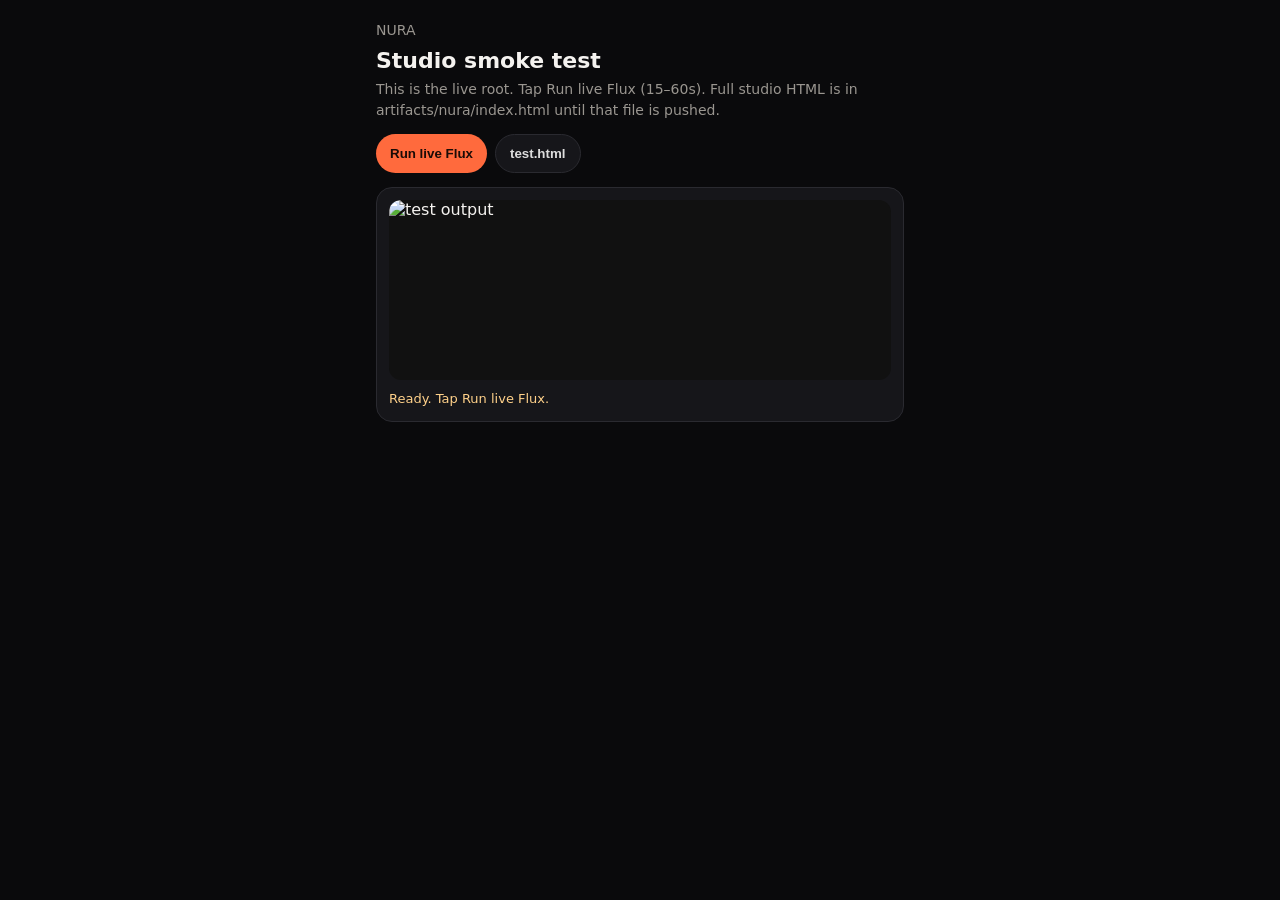
==== index.html @ e3659f23 "Add root index so Vercel / is not 404" ====
<!DOCTYPE html>
<html lang="en">
<head>
  <meta charset="UTF-8" />
  <meta name="viewport" content="width=device-width, initial-scale=1, viewport-fit=cover" />
  <title>NURA</title>
  <style>
    :root{--bg:#0a0a0c;--card:#16161a;--line:#2a2a30;--text:#f4f2ef;--mute:#9a9690;--coral:#ff6a3d;--ok:#8dffb0;--bad:#ff7b7b}
    *{box-sizing:border-box;margin:0;padding:0}
    body{background:var(--bg);color:var(--text);font-family:Inter,system-ui,sans-serif;padding:20px 16px 48px;max-width:560px;margin:0 auto}
    h1{font-size:22px;margin:8px 0 6px}
    p{color:var(--mute);line-height:1.45;font-size:14px}
    .row{display:flex;gap:8px;flex-wrap:wrap;margin:14px 0}
    button{border:0;border-radius:999px;padding:11px 14px;font-weight:700;cursor:pointer}
    .solid{background:var(--coral);color:#1a0b06}
    .ghost{background:#16161a;color:#ddd;border:1px solid var(--line)}
    .card{background:var(--card);border:1px solid var(--line);border-radius:16px;padding:12px;margin-top:12px}
    img{width:100%;border-radius:12px;background:#111;min-height:180px;object-fit:cover;display:block}
    #status{font-size:13px;margin-top:10px;white-space:pre-wrap;word-break:break-word}
    .ok{color:var(--ok)} .bad{color:var(--bad)} .wait{color:#ffd18a}
    code{font-size:11px;color:#cfc8c0}
  </style>
</head>
<body>
  <p>NURA</p>
  <h1>Studio smoke test</h1>
  <p>This is the live root. Tap Run live Flux (15–60s). Full studio HTML is in artifacts/nura/index.html until that file is pushed.</p>
  <div class="row">
    <button class="solid" id="live">Run live Flux</button>
    <button class="ghost" onclick="location.href='test.html'">test.html</button>
  </div>
  <div class="card">
    <img id="out" alt="test output" />
    <p id="status" class="wait">Ready. Tap Run live Flux.</p>
  </div>
  <p style="margin-top:14px"><code id="url"></code></p>
<script>
const PROMPT = "photoreal white ceramic cup on light oak table, window light, no people, no text";
function url(){
  const qs = new URLSearchParams({model:"flux", width:"512", height:"640", seed:"7", nologo:"true", safe:"true", private:"true"});
  return "https://image.pollinations.ai/prompt/" + encodeURIComponent(PROMPT) + "?" + qs.toString();
}
const out = document.getElementById("out");
const status = document.getElementById("status");
const urlEl = document.getElementById("url");
function set(cls, msg){ status.className = cls; status.textContent = msg; }
document.getElementById("live").onclick = ()=>{
  const u = url() + "&ts=" + Date.now();
  urlEl.textContent = u;
  set("wait", "RUNNING · image.pollinations.ai … 15–60s");
  const started = Date.now();
  const img = new Image();
  const t = setTimeout(()=>{ img.src=""; set("bad", "FAIL · timeout 90s."); }, 90000);
  img.onload = ()=>{ clearTimeout(t); out.src = u; set("ok", "PASS · live Flux in "+((Date.now()-started)/1000).toFixed(1)+"s\n"+img.naturalWidth+"×"+img.naturalHeight); };
  img.onerror = ()=>{ clearTimeout(t); set("bad", "FAIL · 429 or provider error. Wait 30s."); };
  img.src = u;
};
</script>
</body>
</html>
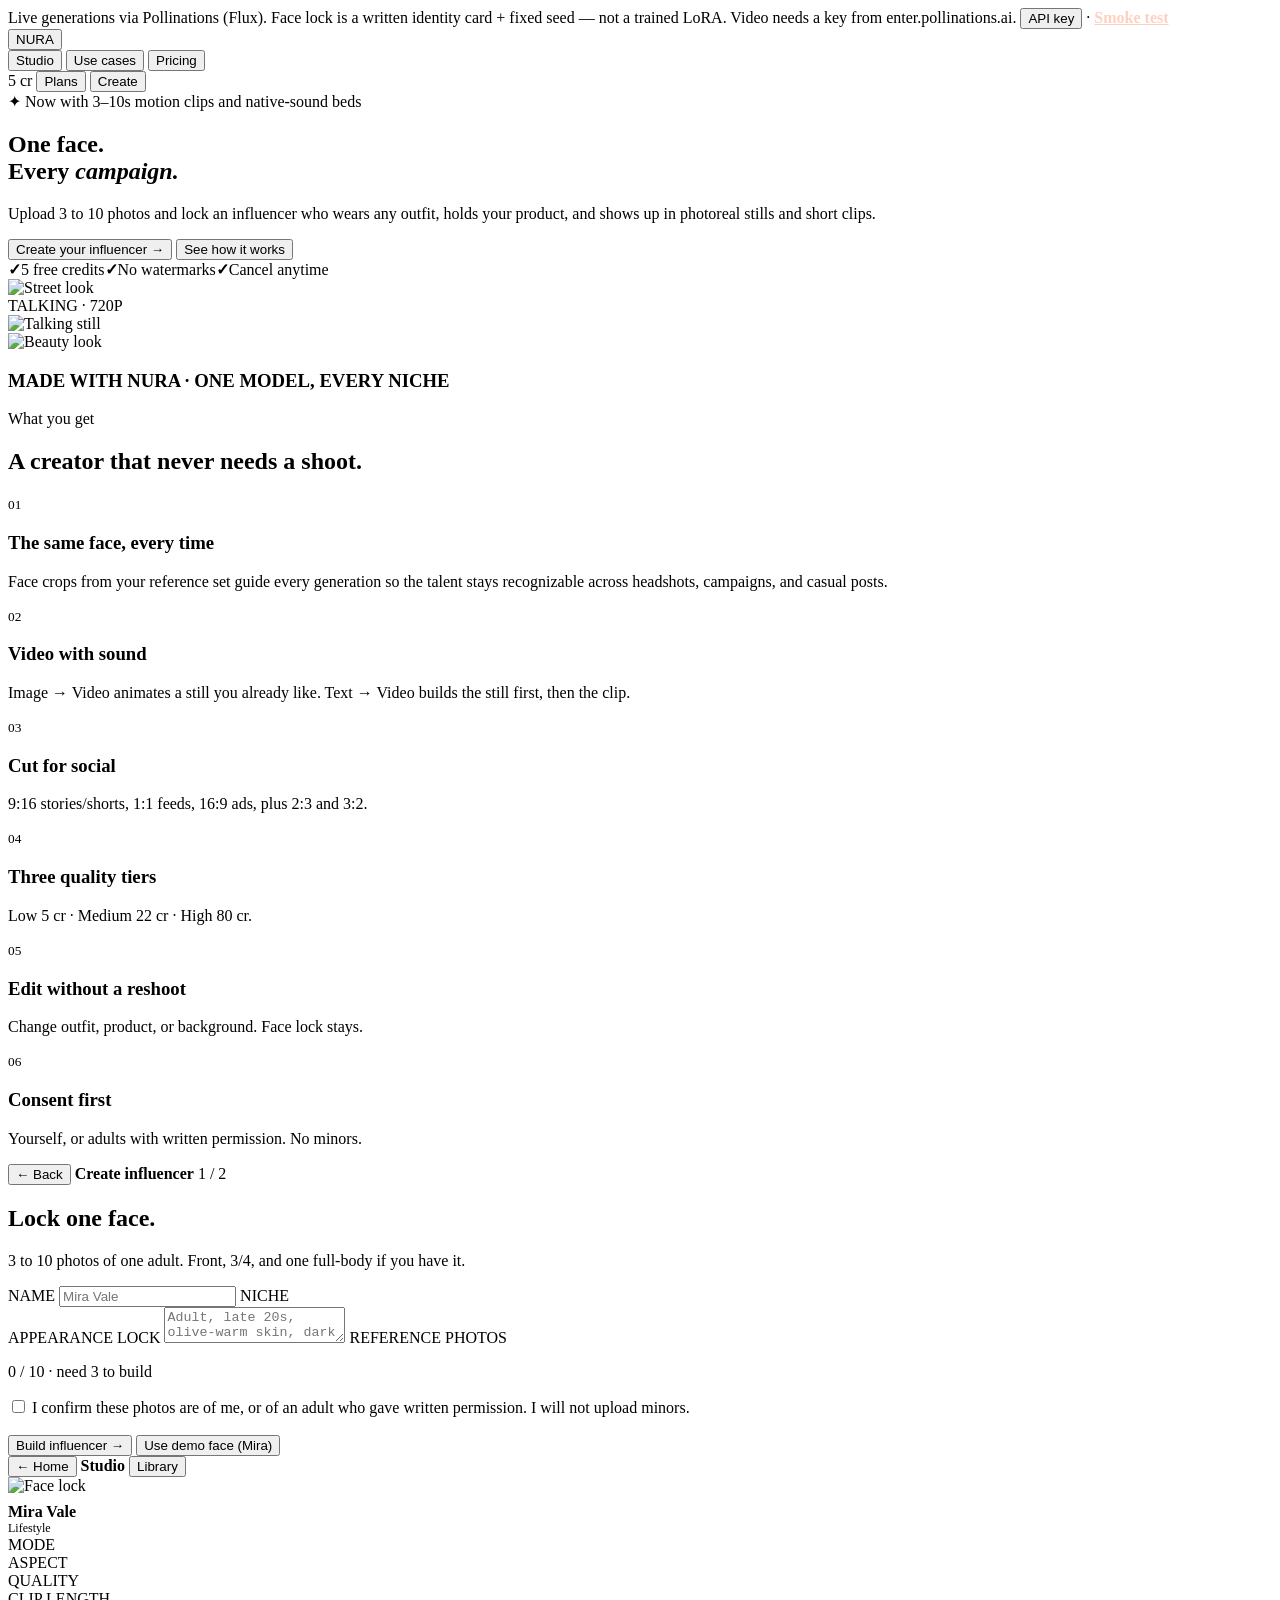
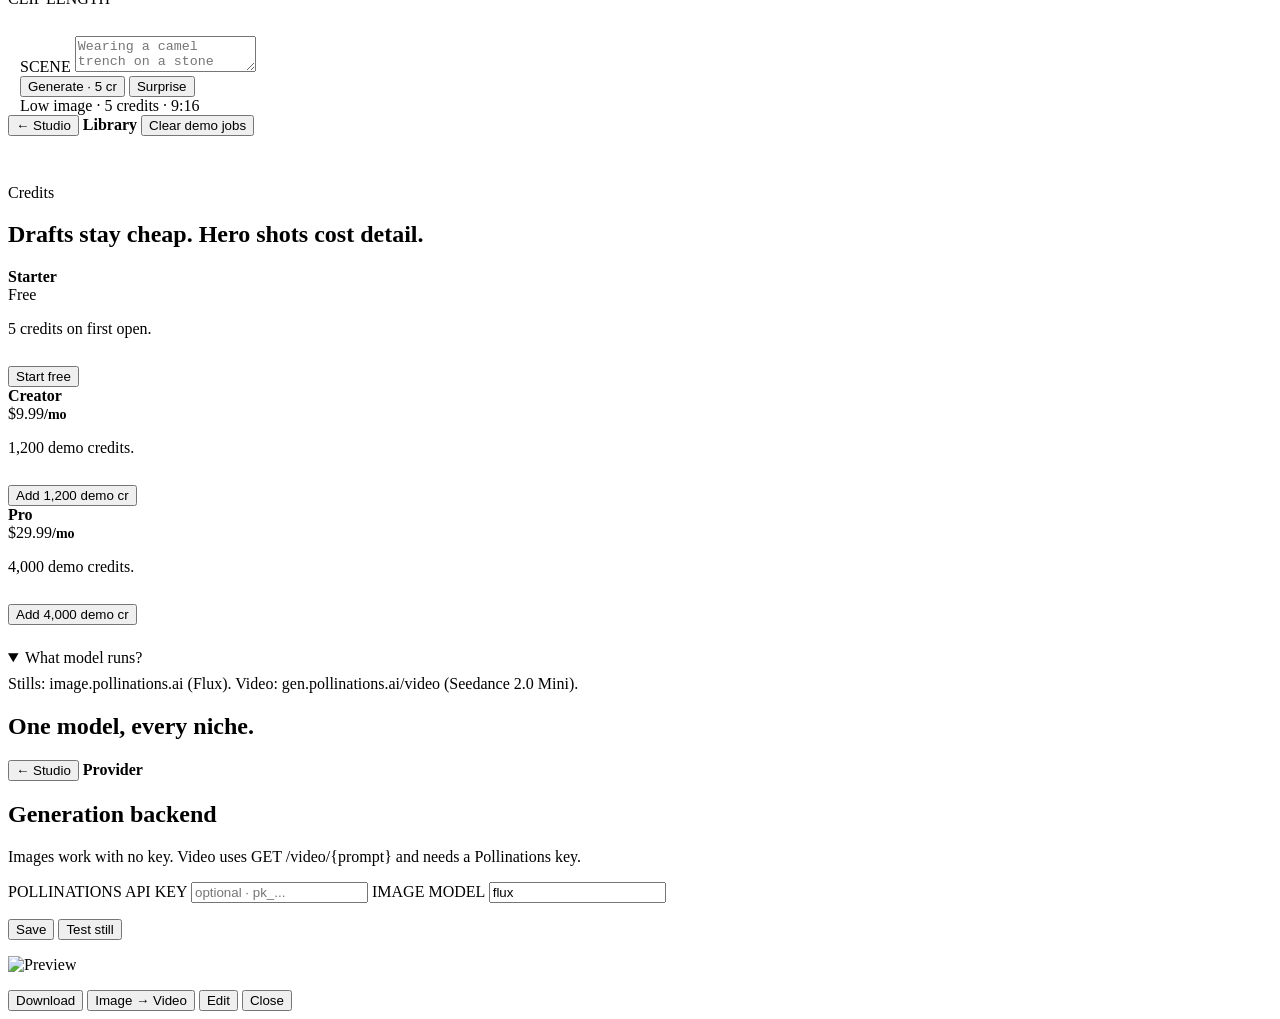
==== commit 5ffb4116: "Ship NURA studio as live root" ====
--- a/index.html
+++ b/index.html
@@ -3,58 +3,196 @@
 <head>
   <meta charset="UTF-8" />
   <meta name="viewport" content="width=device-width, initial-scale=1, viewport-fit=cover" />
-  <title>NURA</title>
-  <style>
-    :root{--bg:#0a0a0c;--card:#16161a;--line:#2a2a30;--text:#f4f2ef;--mute:#9a9690;--coral:#ff6a3d;--ok:#8dffb0;--bad:#ff7b7b}
-    *{box-sizing:border-box;margin:0;padding:0}
-    body{background:var(--bg);color:var(--text);font-family:Inter,system-ui,sans-serif;padding:20px 16px 48px;max-width:560px;margin:0 auto}
-    h1{font-size:22px;margin:8px 0 6px}
-    p{color:var(--mute);line-height:1.45;font-size:14px}
-    .row{display:flex;gap:8px;flex-wrap:wrap;margin:14px 0}
-    button{border:0;border-radius:999px;padding:11px 14px;font-weight:700;cursor:pointer}
-    .solid{background:var(--coral);color:#1a0b06}
-    .ghost{background:#16161a;color:#ddd;border:1px solid var(--line)}
-    .card{background:var(--card);border:1px solid var(--line);border-radius:16px;padding:12px;margin-top:12px}
-    img{width:100%;border-radius:12px;background:#111;min-height:180px;object-fit:cover;display:block}
-    #status{font-size:13px;margin-top:10px;white-space:pre-wrap;word-break:break-word}
-    .ok{color:var(--ok)} .bad{color:var(--bad)} .wait{color:#ffd18a}
-    code{font-size:11px;color:#cfc8c0}
-  </style>
+  <meta name="theme-color" content="#0a0a0c" />
+  <meta name="apple-mobile-web-app-capable" content="yes" />
+  <title>NURA · One face. Every campaign.</title>
+  <link rel="preconnect" href="https://fonts.googleapis.com" />
+  <link href="https://fonts.googleapis.com/css2?family=Instrument+Serif:ital@0;1&family=Inter:wght@400;500;600;700;800&display=swap" rel="stylesheet" />
+  <link rel="stylesheet" href="nura.css" />
 </head>
 <body>
-  <p>NURA</p>
-  <h1>Studio smoke test</h1>
-  <p>This is the live root. Tap Run live Flux (15–60s). Full studio HTML is in artifacts/nura/index.html until that file is pushed.</p>
-  <div class="row">
-    <button class="solid" id="live">Run live Flux</button>
-    <button class="ghost" onclick="location.href='test.html'">test.html</button>
+  <div class="banner">Live generations via Pollinations (Flux). Face lock is a written identity card + fixed seed — not a trained LoRA. Video needs a key from enter.pollinations.ai. <button onclick="go('settings')">API key</button> · <a href="test.html" style="color:#ffd0c0;font-weight:700">Smoke test</a></div>
+  <nav class="top">
+    <button class="logo" onclick="go('landing')"><span class="mark"></span> NURA</button>
+    <div class="navlinks">
+      <button data-nav="studio" onclick="go('studio')">Studio</button>
+      <button data-nav="usecases" onclick="go('usecases')">Use cases</button>
+      <button data-nav="pricing" onclick="go('pricing')">Pricing</button>
+    </div>
+    <div class="row">
+      <span class="credits" id="creditPill">5 cr</span>
+      <button class="ghost" onclick="go('pricing')">Plans</button>
+      <button class="solid" onclick="startCreate()">Create</button>
+    </div>
+  </nav>
+
+  <section id="landing" class="page on gridbg">
+    <div class="hero">
+      <div>
+        <div class="eyebrow">✦ Now with 3–10s motion clips and native-sound beds</div>
+        <h1>One face.<br>Every <em>campaign.</em></h1>
+        <p class="lead">Upload 3 to 10 photos and lock an influencer who wears any outfit, holds your product, and shows up in photoreal stills and short clips.</p>
+        <div class="row">
+          <button class="solid" onclick="startCreate()">Create your influencer →</button>
+          <button class="ghost" onclick="document.getElementById('how').scrollIntoView({behavior:'smooth'})">See how it works</button>
+        </div>
+        <div class="checks"><span><b>✓</b>5 free credits</span><span><b>✓</b>No watermarks</span><span><b>✓</b>Cancel anytime</span></div>
+      </div>
+      <div class="stage">
+        <div class="float f1"><img src="" alt="Street look" data-demo="street"></div>
+        <div class="phone">
+          <div class="badge">TALKING · 720P</div>
+          <img src="" alt="Talking still" data-demo="talk">
+        </div>
+        <div class="float f2"><img src="" alt="Beauty look" data-demo="beauty"></div>
+      </div>
+    </div>
+    <div class="rail">
+      <h3>MADE WITH NURA · ONE MODEL, EVERY NICHE</h3>
+      <div class="strip" id="strip"></div>
+    </div>
+    <div class="wrap" id="how">
+      <p class="muted">What you get</p>
+      <h2 class="sec-title">A creator that never needs a shoot.</h2>
+      <div class="feats">
+        <article class="feat"><small>01</small><h3>The same face, every time</h3><p class="muted">Face crops from your reference set guide every generation so the talent stays recognizable across headshots, campaigns, and casual posts.</p></article>
+        <article class="feat"><small>02</small><h3>Video with sound</h3><p class="muted">Image → Video animates a still you already like. Text → Video builds the still first, then the clip.</p></article>
+        <article class="feat"><small>03</small><h3>Cut for social</h3><p class="muted">9:16 stories/shorts, 1:1 feeds, 16:9 ads, plus 2:3 and 3:2.</p></article>
+        <article class="feat"><small>04</small><h3>Three quality tiers</h3><p class="muted">Low 5 cr · Medium 22 cr · High 80 cr.</p></article>
+        <article class="feat"><small>05</small><h3>Edit without a reshoot</h3><p class="muted">Change outfit, product, or background. Face lock stays.</p></article>
+        <article class="feat"><small>06</small><h3>Consent first</h3><p class="muted">Yourself, or adults with written permission. No minors.</p></article>
+      </div>
+    </div>
+  </section>
+
+  <section id="create" class="page">
+    <div class="appbar">
+      <button class="ghost" onclick="go('landing')">← Back</button>
+      <strong>Create influencer</strong>
+      <span class="muted" id="createStep">1 / 2</span>
+    </div>
+    <div class="form">
+      <h2 class="sec-title">Lock one face.</h2>
+      <p class="muted">3 to 10 photos of one adult. Front, 3/4, and one full-body if you have it.</p>
+      <label>NAME</label>
+      <input id="infName" type="text" maxlength="40" placeholder="Mira Vale" />
+      <label>NICHE</label>
+      <div class="modes" id="niches"></div>
+      <label>APPEARANCE LOCK</label>
+      <textarea id="appearance" placeholder="Adult, late 20s, olive-warm skin, dark wavy hair, hazel eyes. Write what must stay identical."></textarea>
+      <label>REFERENCE PHOTOS</label>
+      <div class="uploads" id="slots"></div>
+      <p class="note" id="uploadCount">0 / 10 · need 3 to build</p>
+      <label class="consent"><input id="consent" type="checkbox" /> I confirm these photos are of me, or of an adult who gave written permission. I will not upload minors.</label>
+      <p class="warn hide" id="createErr"></p>
+      <div class="row" style="margin-top:18px">
+        <button class="solid" onclick="buildInfluencer()">Build influencer →</button>
+        <button class="ghost" onclick="useDemo()">Use demo face (Mira)</button>
+      </div>
+    </div>
+  </section>
+
+  <section id="studio" class="page">
+    <div class="appbar">
+      <button class="ghost" onclick="go('landing')">← Home</button>
+      <strong id="studioTitle">Studio</strong>
+      <button class="soft" onclick="go('library')">Library</button>
+    </div>
+    <div class="studio">
+      <aside class="side">
+        <img class="face" id="faceImg" src="" alt="Face lock" />
+        <div style="margin-top:8px"><b id="faceName">Mira Vale</b><div class="muted" id="faceMeta" style="font-size:12px">Lifestyle</div></div>
+        <div class="refs" id="faceRefs"></div>
+        <label>MODE</label>
+        <div class="modes" id="modes"></div>
+        <label>ASPECT</label>
+        <div class="modes" id="ratios"></div>
+        <label>QUALITY</label>
+        <div class="modes" id="qualities"></div>
+        <div id="videoOpts" class="hide">
+          <label>CLIP LENGTH</label>
+          <div class="modes" id="durations"></div>
+        </div>
+        <p class="note" id="lockNote"></p>
+      </aside>
+      <div class="panel">
+        <div style="padding:12px 12px 0">
+          <label id="promptLabel">SCENE</label>
+          <textarea id="prompt" placeholder="Wearing a camel trench on a stone terrace at dusk"></textarea>
+          <div class="genbar">
+            <button class="solid" id="genBtn" onclick="generate()">Generate · 5 cr</button>
+            <button class="ghost" onclick="surprise()">Surprise</button>
+          </div>
+          <div class="cost" id="costLine">Low image · 5 credits · 9:16</div>
+        </div>
+        <div class="gallery" id="gallery"></div>
+      </div>
+    </div>
+  </section>
+
+  <section id="library" class="page">
+    <div class="appbar">
+      <button class="ghost" onclick="go('studio')">← Studio</button>
+      <strong>Library</strong>
+      <button class="soft" onclick="clearLibrary()">Clear demo jobs</button>
+    </div>
+    <div class="gallery" id="libGallery" style="padding:16px"></div>
+  </section>
+
+  <section id="pricing" class="page">
+    <div class="wrap">
+      <p class="muted">Credits</p>
+      <h2 class="sec-title">Drafts stay cheap. Hero shots cost detail.</h2>
+      <div class="plans">
+        <div class="plan"><b>Starter</b><div class="price">Free</div><p class="muted">5 credits on first open.</p><button class="ghost" style="margin-top:12px" onclick="go('create')">Start free</button></div>
+        <div class="plan"><b>Creator</b><div class="price">$9.99<span style="font-size:14px;font-weight:600">/mo</span></div><p class="muted">1,200 demo credits.</p><button class="solid" style="margin-top:12px" onclick="grantCredits(1200,'Creator')">Add 1,200 demo cr</button></div>
+        <div class="plan best"><b>Pro</b><div class="price">$29.99<span style="font-size:14px;font-weight:600">/mo</span></div><p class="muted">4,000 demo credits.</p><button class="solid" style="margin-top:12px" onclick="grantCredits(4000,'Pro')">Add 4,000 demo cr</button></div>
+      </div>
+      <div class="faq" style="margin-top:24px">
+        <details open><summary>What model runs?</summary><p class="muted" style="margin-top:8px">Stills: image.pollinations.ai (Flux). Video: gen.pollinations.ai/video (Seedance 2.0 Mini).</p></details>
+      </div>
+    </div>
+  </section>
+
+  <section id="usecases" class="page">
+    <div class="wrap">
+      <h2 class="sec-title">One model, every niche.</h2>
+      <div class="feats" id="useGrid"></div>
+    </div>
+  </section>
+
+  <section id="settings" class="page">
+    <div class="appbar">
+      <button class="ghost" onclick="go('studio')">← Studio</button>
+      <strong>Provider</strong>
+      <span></span>
+    </div>
+    <div class="form">
+      <h2 class="sec-title">Generation backend</h2>
+      <p class="muted">Images work with no key. Video uses GET /video/{prompt} and needs a Pollinations key.</p>
+      <label>POLLINATIONS API KEY</label>
+      <input id="apiKey" type="text" autocomplete="off" placeholder="optional · pk_..." />
+      <label>IMAGE MODEL</label>
+      <input id="imgModel" type="text" value="flux" />
+      <div class="row" style="margin-top:16px">
+        <button class="solid" onclick="saveSettings()">Save</button>
+        <button class="ghost" onclick="testProvider()">Test still</button>
+      </div>
+      <p class="note" id="settingsMsg"></p>
+    </div>
+  </section>
+
+  <div class="lightbox" id="lb" onclick="if(event.target===this) closeLb()">
+    <img id="lbImg" alt="Preview" />
+    <p class="cap" id="lbCap" style="margin-top:10px"></p>
+    <div class="row" style="margin-top:12px">
+      <button class="solid" onclick="downloadCurrent()">Download</button>
+      <button class="ghost" onclick="animateCurrent()">Image → Video</button>
+      <button class="ghost" onclick="editCurrent()">Edit</button>
+      <button class="ghost" onclick="closeLb()">Close</button>
+    </div>
   </div>
-  <div class="card">
-    <img id="out" alt="test output" />
-    <p id="status" class="wait">Ready. Tap Run live Flux.</p>
-  </div>
-  <p style="margin-top:14px"><code id="url"></code></p>
-<script>
-const PROMPT = "photoreal white ceramic cup on light oak table, window light, no people, no text";
-function url(){
-  const qs = new URLSearchParams({model:"flux", width:"512", height:"640", seed:"7", nologo:"true", safe:"true", private:"true"});
-  return "https://image.pollinations.ai/prompt/" + encodeURIComponent(PROMPT) + "?" + qs.toString();
-}
-const out = document.getElementById("out");
-const status = document.getElementById("status");
-const urlEl = document.getElementById("url");
-function set(cls, msg){ status.className = cls; status.textContent = msg; }
-document.getElementById("live").onclick = ()=>{
-  const u = url() + "&ts=" + Date.now();
-  urlEl.textContent = u;
-  set("wait", "RUNNING · image.pollinations.ai … 15–60s");
-  const started = Date.now();
-  const img = new Image();
-  const t = setTimeout(()=>{ img.src=""; set("bad", "FAIL · timeout 90s."); }, 90000);
-  img.onload = ()=>{ clearTimeout(t); out.src = u; set("ok", "PASS · live Flux in "+((Date.now()-started)/1000).toFixed(1)+"s\n"+img.naturalWidth+"×"+img.naturalHeight); };
-  img.onerror = ()=>{ clearTimeout(t); set("bad", "FAIL · 429 or provider error. Wait 30s."); };
-  img.src = u;
-};
-</script>
+  <div class="toast" id="toast"></div>
+  <script src="nura.js"></script>
 </body>
-</html>+</html>
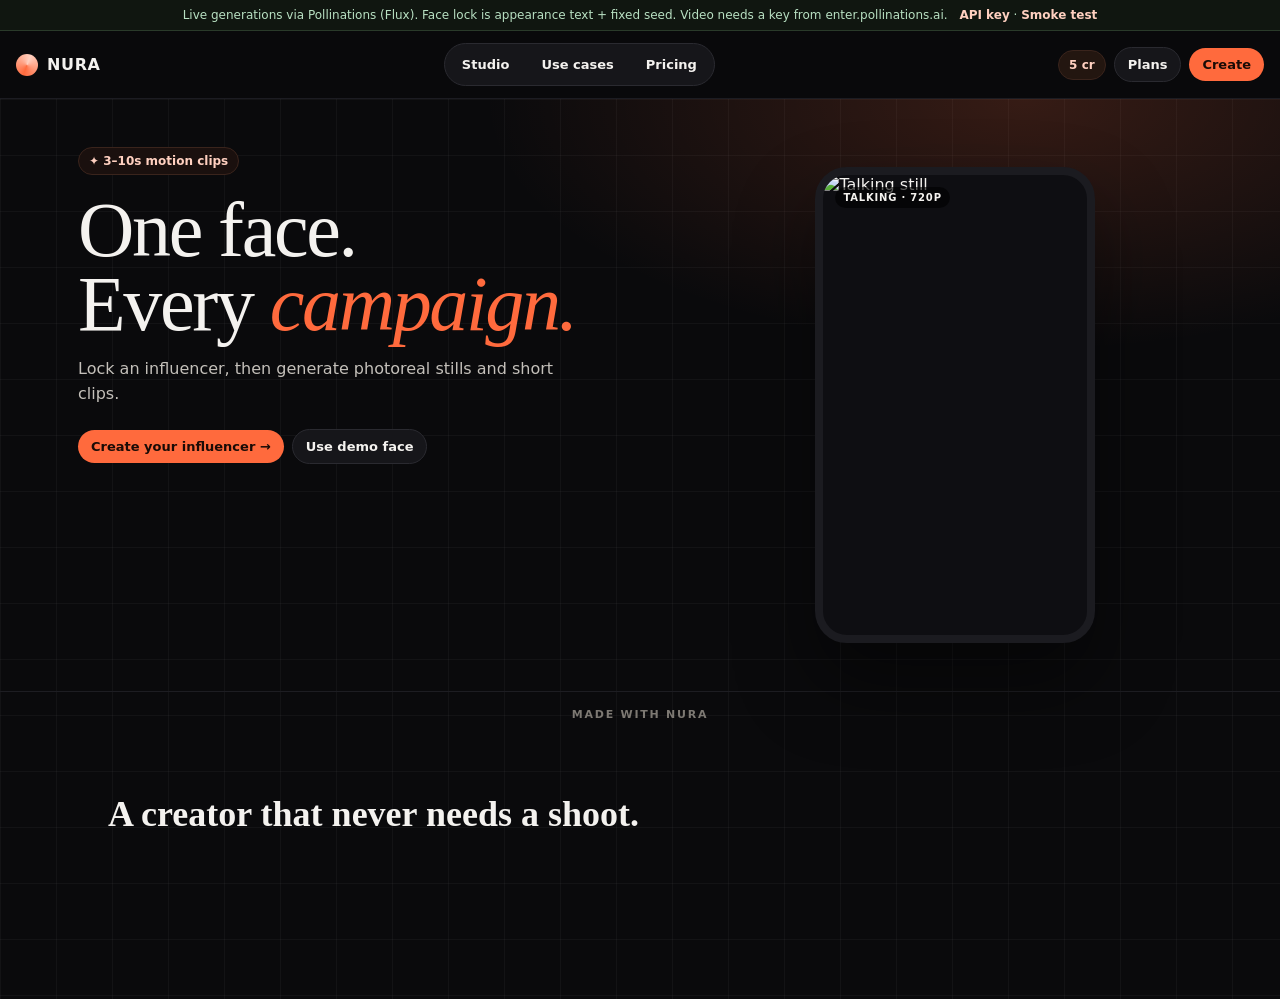
==== commit d4ab7b2e: "Stream video instead of blob download; reuse stills; lazy demo strip" ====
--- a/index.html
+++ b/index.html
@@ -4,14 +4,15 @@
   <meta charset="UTF-8" />
   <meta name="viewport" content="width=device-width, initial-scale=1, viewport-fit=cover" />
   <meta name="theme-color" content="#0a0a0c" />
-  <meta name="apple-mobile-web-app-capable" content="yes" />
   <title>NURA · One face. Every campaign.</title>
+  <link rel="preconnect" href="https://image.pollinations.ai" crossorigin />
+  <link rel="preconnect" href="https://gen.pollinations.ai" crossorigin />
   <link rel="preconnect" href="https://fonts.googleapis.com" />
   <link href="https://fonts.googleapis.com/css2?family=Instrument+Serif:ital@0;1&family=Inter:wght@400;500;600;700;800&display=swap" rel="stylesheet" />
   <link rel="stylesheet" href="nura.css" />
 </head>
 <body>
-  <div class="banner">Live generations via Pollinations (Flux). Face lock is a written identity card + fixed seed — not a trained LoRA. Video needs a key from enter.pollinations.ai. <button onclick="go('settings')">API key</button> · <a href="test.html" style="color:#ffd0c0;font-weight:700">Smoke test</a></div>
+  <div class="banner">Live generations via Pollinations (Flux). Face lock is appearance text + fixed seed. Video needs a key from enter.pollinations.ai. <button onclick="go('settings')">API key</button> · <a href="test.html" style="color:#ffd0c0;font-weight:700">Smoke test</a></div>
   <nav class="top">
     <button class="logo" onclick="go('landing')"><span class="mark"></span> NURA</button>
     <div class="navlinks">
@@ -25,65 +26,40 @@
       <button class="solid" onclick="startCreate()">Create</button>
     </div>
   </nav>
-
   <section id="landing" class="page on gridbg">
     <div class="hero">
       <div>
-        <div class="eyebrow">✦ Now with 3–10s motion clips and native-sound beds</div>
+        <div class="eyebrow">✦ 3–10s motion clips</div>
         <h1>One face.<br>Every <em>campaign.</em></h1>
-        <p class="lead">Upload 3 to 10 photos and lock an influencer who wears any outfit, holds your product, and shows up in photoreal stills and short clips.</p>
+        <p class="lead">Lock an influencer, then generate photoreal stills and short clips.</p>
         <div class="row">
           <button class="solid" onclick="startCreate()">Create your influencer →</button>
-          <button class="ghost" onclick="document.getElementById('how').scrollIntoView({behavior:'smooth'})">See how it works</button>
+          <button class="ghost" onclick="useDemo()">Use demo face</button>
         </div>
-        <div class="checks"><span><b>✓</b>5 free credits</span><span><b>✓</b>No watermarks</span><span><b>✓</b>Cancel anytime</span></div>
       </div>
       <div class="stage">
-        <div class="float f1"><img src="" alt="Street look" data-demo="street"></div>
         <div class="phone">
           <div class="badge">TALKING · 720P</div>
           <img src="" alt="Talking still" data-demo="talk">
         </div>
-        <div class="float f2"><img src="" alt="Beauty look" data-demo="beauty"></div>
       </div>
     </div>
-    <div class="rail">
-      <h3>MADE WITH NURA · ONE MODEL, EVERY NICHE</h3>
-      <div class="strip" id="strip"></div>
-    </div>
+    <div class="rail"><h3>MADE WITH NURA</h3><div class="strip" id="strip"></div></div>
     <div class="wrap" id="how">
-      <p class="muted">What you get</p>
       <h2 class="sec-title">A creator that never needs a shoot.</h2>
-      <div class="feats">
-        <article class="feat"><small>01</small><h3>The same face, every time</h3><p class="muted">Face crops from your reference set guide every generation so the talent stays recognizable across headshots, campaigns, and casual posts.</p></article>
-        <article class="feat"><small>02</small><h3>Video with sound</h3><p class="muted">Image → Video animates a still you already like. Text → Video builds the still first, then the clip.</p></article>
-        <article class="feat"><small>03</small><h3>Cut for social</h3><p class="muted">9:16 stories/shorts, 1:1 feeds, 16:9 ads, plus 2:3 and 3:2.</p></article>
-        <article class="feat"><small>04</small><h3>Three quality tiers</h3><p class="muted">Low 5 cr · Medium 22 cr · High 80 cr.</p></article>
-        <article class="feat"><small>05</small><h3>Edit without a reshoot</h3><p class="muted">Change outfit, product, or background. Face lock stays.</p></article>
-        <article class="feat"><small>06</small><h3>Consent first</h3><p class="muted">Yourself, or adults with written permission. No minors.</p></article>
-      </div>
+      <div class="feats" id="useGrid"></div>
     </div>
   </section>
-
   <section id="create" class="page">
-    <div class="appbar">
-      <button class="ghost" onclick="go('landing')">← Back</button>
-      <strong>Create influencer</strong>
-      <span class="muted" id="createStep">1 / 2</span>
-    </div>
+    <div class="appbar"><button class="ghost" onclick="go('landing')">← Back</button><strong>Create influencer</strong><span class="muted" id="createStep">1 / 2</span></div>
     <div class="form">
       <h2 class="sec-title">Lock one face.</h2>
-      <p class="muted">3 to 10 photos of one adult. Front, 3/4, and one full-body if you have it.</p>
-      <label>NAME</label>
-      <input id="infName" type="text" maxlength="40" placeholder="Mira Vale" />
-      <label>NICHE</label>
-      <div class="modes" id="niches"></div>
-      <label>APPEARANCE LOCK</label>
-      <textarea id="appearance" placeholder="Adult, late 20s, olive-warm skin, dark wavy hair, hazel eyes. Write what must stay identical."></textarea>
-      <label>REFERENCE PHOTOS</label>
-      <div class="uploads" id="slots"></div>
+      <label>NAME</label><input id="infName" type="text" maxlength="40" placeholder="Mira Vale" />
+      <label>NICHE</label><div class="modes" id="niches"></div>
+      <label>APPEARANCE LOCK</label><textarea id="appearance" placeholder="Adult, late 20s, olive-warm skin, dark wavy hair, hazel eyes."></textarea>
+      <label>REFERENCE PHOTOS</label><div class="uploads" id="slots"></div>
       <p class="note" id="uploadCount">0 / 10 · need 3 to build</p>
-      <label class="consent"><input id="consent" type="checkbox" /> I confirm these photos are of me, or of an adult who gave written permission. I will not upload minors.</label>
+      <label class="consent"><input id="consent" type="checkbox" /> I confirm these photos are of me, or of an adult who gave written permission.</label>
       <p class="warn hide" id="createErr"></p>
       <div class="row" style="margin-top:18px">
         <button class="solid" onclick="buildInfluencer()">Build influencer →</button>
@@ -91,28 +67,17 @@
       </div>
     </div>
   </section>
-
   <section id="studio" class="page">
-    <div class="appbar">
-      <button class="ghost" onclick="go('landing')">← Home</button>
-      <strong id="studioTitle">Studio</strong>
-      <button class="soft" onclick="go('library')">Library</button>
-    </div>
+    <div class="appbar"><button class="ghost" onclick="go('landing')">← Home</button><strong id="studioTitle">Studio</strong><button class="soft" onclick="go('library')">Library</button></div>
     <div class="studio">
       <aside class="side">
         <img class="face" id="faceImg" src="" alt="Face lock" />
         <div style="margin-top:8px"><b id="faceName">Mira Vale</b><div class="muted" id="faceMeta" style="font-size:12px">Lifestyle</div></div>
         <div class="refs" id="faceRefs"></div>
-        <label>MODE</label>
-        <div class="modes" id="modes"></div>
-        <label>ASPECT</label>
-        <div class="modes" id="ratios"></div>
-        <label>QUALITY</label>
-        <div class="modes" id="qualities"></div>
-        <div id="videoOpts" class="hide">
-          <label>CLIP LENGTH</label>
-          <div class="modes" id="durations"></div>
-        </div>
+        <label>MODE</label><div class="modes" id="modes"></div>
+        <label>ASPECT</label><div class="modes" id="ratios"></div>
+        <label>QUALITY</label><div class="modes" id="qualities"></div>
+        <div id="videoOpts" class="hide"><label>CLIP LENGTH</label><div class="modes" id="durations"></div></div>
         <p class="note" id="lockNote"></p>
       </aside>
       <div class="panel">
@@ -129,61 +94,34 @@
       </div>
     </div>
   </section>
-
   <section id="library" class="page">
-    <div class="appbar">
-      <button class="ghost" onclick="go('studio')">← Studio</button>
-      <strong>Library</strong>
-      <button class="soft" onclick="clearLibrary()">Clear demo jobs</button>
-    </div>
+    <div class="appbar"><button class="ghost" onclick="go('studio')">← Studio</button><strong>Library</strong><button class="soft" onclick="clearLibrary()">Clear demo jobs</button></div>
     <div class="gallery" id="libGallery" style="padding:16px"></div>
   </section>
-
   <section id="pricing" class="page">
     <div class="wrap">
-      <p class="muted">Credits</p>
-      <h2 class="sec-title">Drafts stay cheap. Hero shots cost detail.</h2>
+      <h2 class="sec-title">Drafts stay cheap.</h2>
       <div class="plans">
-        <div class="plan"><b>Starter</b><div class="price">Free</div><p class="muted">5 credits on first open.</p><button class="ghost" style="margin-top:12px" onclick="go('create')">Start free</button></div>
-        <div class="plan"><b>Creator</b><div class="price">$9.99<span style="font-size:14px;font-weight:600">/mo</span></div><p class="muted">1,200 demo credits.</p><button class="solid" style="margin-top:12px" onclick="grantCredits(1200,'Creator')">Add 1,200 demo cr</button></div>
-        <div class="plan best"><b>Pro</b><div class="price">$29.99<span style="font-size:14px;font-weight:600">/mo</span></div><p class="muted">4,000 demo credits.</p><button class="solid" style="margin-top:12px" onclick="grantCredits(4000,'Pro')">Add 4,000 demo cr</button></div>
-      </div>
-      <div class="faq" style="margin-top:24px">
-        <details open><summary>What model runs?</summary><p class="muted" style="margin-top:8px">Stills: image.pollinations.ai (Flux). Video: gen.pollinations.ai/video (Seedance 2.0 Mini).</p></details>
+        <div class="plan"><b>Starter</b><div class="price">Free</div><button class="ghost" style="margin-top:12px" onclick="go('create')">Start free</button></div>
+        <div class="plan"><b>Creator</b><div class="price">$9.99</div><button class="solid" style="margin-top:12px" onclick="grantCredits(1200,'Creator')">Add 1,200 demo cr</button></div>
+        <div class="plan best"><b>Pro</b><div class="price">$29.99</div><button class="solid" style="margin-top:12px" onclick="grantCredits(4000,'Pro')">Add 4,000 demo cr</button></div>
       </div>
     </div>
   </section>
-
-  <section id="usecases" class="page">
-    <div class="wrap">
-      <h2 class="sec-title">One model, every niche.</h2>
-      <div class="feats" id="useGrid"></div>
-    </div>
-  </section>
-
+  <section id="usecases" class="page"><div class="wrap"><h2 class="sec-title">One model, every niche.</h2><div class="feats" id="useGrid"></div></div></section>
   <section id="settings" class="page">
-    <div class="appbar">
-      <button class="ghost" onclick="go('studio')">← Studio</button>
-      <strong>Provider</strong>
-      <span></span>
-    </div>
+    <div class="appbar"><button class="ghost" onclick="go('studio')">← Studio</button><strong>Provider</strong><span></span></div>
     <div class="form">
-      <h2 class="sec-title">Generation backend</h2>
-      <p class="muted">Images work with no key. Video uses GET /video/{prompt} and needs a Pollinations key.</p>
-      <label>POLLINATIONS API KEY</label>
-      <input id="apiKey" type="text" autocomplete="off" placeholder="optional · pk_..." />
-      <label>IMAGE MODEL</label>
-      <input id="imgModel" type="text" value="flux" />
-      <div class="row" style="margin-top:16px">
-        <button class="solid" onclick="saveSettings()">Save</button>
-        <button class="ghost" onclick="testProvider()">Test still</button>
-      </div>
+      <p class="muted">Video uses GET /video/{prompt} and streams in the player. Needs a Pollinations key.</p>
+      <label>POLLINATIONS API KEY</label><input id="apiKey" type="text" autocomplete="off" placeholder="optional · pk_..." />
+      <label>IMAGE MODEL</label><input id="imgModel" type="text" value="flux" />
+      <div class="row" style="margin-top:16px"><button class="solid" onclick="saveSettings()">Save</button><button class="ghost" onclick="testProvider()">Test still</button></div>
       <p class="note" id="settingsMsg"></p>
     </div>
   </section>
-
   <div class="lightbox" id="lb" onclick="if(event.target===this) closeLb()">
     <img id="lbImg" alt="Preview" />
+    <video id="lbVid" class="hide" controls playsinline preload="metadata"></video>
     <p class="cap" id="lbCap" style="margin-top:10px"></p>
     <div class="row" style="margin-top:12px">
       <button class="solid" onclick="downloadCurrent()">Download</button>
@@ -194,5 +132,6 @@
   </div>
   <div class="toast" id="toast"></div>
   <script src="nura.js"></script>
+  <script src="nura-perf.js"></script>
 </body>
 </html>
--- a/nura.css
+++ b/nura.css
@@ -0,0 +1,97 @@
+:root{--bg:#0a0a0c;--bg2:#111114;--card:#16161a;--line:#2a2a30;--text:#f4f2ef;--mute:#9a9690;--coral:#ff6a3d;--ok:#8dffb0;--warn:#ffd18a;--bad:#ff7b7b}
+*{box-sizing:border-box;margin:0;padding:0;-webkit-tap-highlight-color:transparent}
+html,body{background:var(--bg);color:var(--text);font-family:Inter,system-ui,sans-serif;min-height:100%}
+body{padding:env(safe-area-inset-top) 0 env(safe-area-inset-bottom)}
+button,input,textarea,select{font:inherit;color:inherit}
+button{cursor:pointer;border:0;background:none}
+img{display:block;max-width:100%}
+a{color:inherit;text-decoration:none}
+.hide{display:none!important}
+.page{display:none;min-height:100dvh}
+.page.on{display:block}
+.gridbg{background:radial-gradient(900px 420px at 80% 0%,rgba(255,106,61,.18),transparent 60%),linear-gradient(rgba(255,255,255,.035) 1px,transparent 1px),linear-gradient(90deg,rgba(255,255,255,.035) 1px,transparent 1px);background-size:auto,56px 56px,56px 56px}
+nav.top{position:sticky;top:0;z-index:40;display:flex;align-items:center;justify-content:space-between;gap:10px;padding:12px 16px;background:rgba(10,10,12,.88);backdrop-filter:blur(16px);border-bottom:1px solid #1c1c22}
+.logo{display:flex;align-items:center;gap:9px;font-weight:800;letter-spacing:.04em}
+.mark{width:22px;height:22px;border-radius:50%;background:conic-gradient(from 200deg,#ff6a3d,#ffd0c0,#ff6a3d)}
+.navlinks{display:flex;gap:6px;background:#16161a;border:1px solid var(--line);border-radius:999px;padding:4px}
+.navlinks button,.ghost,.solid,.soft{border-radius:999px;padding:9px 13px;font-size:13px;font-weight:650}
+.navlinks button.on,.solid{background:var(--coral);color:#1a0b06}
+.ghost{border:1px solid var(--line);background:#16161a}
+.soft{background:#1d1d22;color:#ddd}
+.row{display:flex;gap:8px;align-items:center}
+.credits{font-size:12px;font-weight:700;color:#ffd0c0;background:#231610;border:1px solid #3a241c;border-radius:999px;padding:7px 10px}
+.hero{display:grid;grid-template-columns:1.1fr .9fr;gap:28px;padding:48px 28px 20px;max-width:1180px;margin:0 auto}
+.eyebrow{display:inline-flex;gap:8px;align-items:center;border:1px solid #3a241c;background:#1a100e;color:#ffd0c0;border-radius:999px;padding:6px 10px;font-size:12px;font-weight:650;margin-bottom:18px}
+h1{font-family:"Instrument Serif",serif;font-size:clamp(44px,7vw,78px);line-height:.95;letter-spacing:-.03em;font-weight:400}
+h1 em{font-style:italic;color:var(--coral)}
+.lead{color:#c4c0ba;font-size:16px;line-height:1.55;max-width:520px;margin:16px 0 22px}
+.checks{display:flex;flex-wrap:wrap;gap:12px 18px;color:#bdb8b1;font-size:13px;margin-top:14px}
+.checks b{color:var(--ok);font-weight:800;margin-right:6px}
+.stage{position:relative;min-height:460px}
+.phone{width:min(280px,70%);margin:20px auto 0;background:#0e0e12;border:8px solid #1b1b20;border-radius:32px;overflow:hidden;box-shadow:0 40px 80px rgba(0,0,0,.45);position:relative}
+.phone img{width:100%;height:460px;object-fit:cover}
+.badge{position:absolute;left:12px;top:12px;background:rgba(0,0,0,.62);border-radius:999px;padding:5px 8px;font-size:10px;font-weight:800;letter-spacing:.08em}
+.float{position:absolute;border-radius:18px;overflow:hidden;border:1px solid #2c2c32;box-shadow:0 16px 40px #000;width:148px}
+.float img{width:100%;height:190px;object-fit:cover}
+.f1{left:0;top:28px;transform:rotate(-7deg)}
+.f2{right:0;bottom:40px;transform:rotate(6deg);width:132px}
+.f2 img{height:150px}
+.rail{border-top:1px solid #1d1d22;margin-top:28px;padding:16px 0 8px}
+.rail h3{text-align:center;font-size:11px;letter-spacing:.16em;color:#7d7973;margin-bottom:12px}
+.strip{display:flex;gap:10px;overflow:auto;padding:0 16px 16px;scrollbar-width:none}
+.strip img{width:112px;height:148px;object-fit:cover;border-radius:14px;flex:0 0 auto}
+.wrap{max-width:1100px;margin:0 auto;padding:28px 18px 80px}
+.sec-title{font-family:"Instrument Serif",serif;font-size:36px;margin:8px 0}
+.muted{color:var(--mute);line-height:1.5}
+.feats{display:grid;grid-template-columns:repeat(3,1fr);gap:12px;margin-top:18px}
+.feat{background:var(--card);border:1px solid var(--line);border-radius:18px;padding:16px}
+.feat small{display:block;color:var(--coral);font-weight:800;letter-spacing:.08em;font-size:11px;margin-bottom:8px}
+.feat h3{font-size:18px;margin-bottom:6px}
+.steps{display:grid;grid-template-columns:1fr 1fr 1fr;gap:12px;margin-top:16px}
+.step{background:var(--bg2);border:1px solid var(--line);border-radius:16px;padding:16px}
+.step b{display:block;color:var(--coral);margin-bottom:6px}
+.plans{display:grid;grid-template-columns:1fr 1fr 1fr;gap:12px;margin-top:16px}
+.plan{background:var(--card);border:1px solid var(--line);border-radius:18px;padding:18px}
+.plan.best{border-color:#5a2f22;background:#17110f}
+.price{font-size:28px;font-weight:800;margin:8px 0}
+.faq details{border-top:1px solid var(--line);padding:12px 0}
+.faq summary{cursor:pointer;font-weight:650}
+.appbar{display:flex;align-items:center;justify-content:space-between;padding:12px 14px;border-bottom:1px solid #1c1c22;position:sticky;top:57px;background:rgba(10,10,12,.92);z-index:20}
+.form{max-width:640px;margin:0 auto;padding:18px 16px 90px}
+label{display:block;font-size:12px;font-weight:700;letter-spacing:.06em;color:#9a9690;margin:16px 0 7px}
+input[type=text],textarea,select{width:100%;background:#141418;border:1px solid var(--line);border-radius:12px;padding:12px;outline:none}
+textarea{min-height:92px;resize:vertical}
+.uploads{display:grid;grid-template-columns:repeat(5,1fr);gap:8px}
+.slot{aspect-ratio:1;border:1px dashed #3a3a42;border-radius:12px;background:#141418;position:relative;overflow:hidden;display:grid;place-items:center;color:#666;font-size:22px}
+.slot img{width:100%;height:100%;object-fit:cover}
+.slot input{position:absolute;inset:0;opacity:0;cursor:pointer}
+.consent{display:flex;gap:10px;align-items:flex-start;background:#15120f;border:1px solid #3a2a22;border-radius:12px;padding:12px;margin-top:16px;font-size:13px;color:#cfc8c0}
+.note{font-size:12px;color:#8d8882;margin-top:10px;line-height:1.45}
+.warn{color:var(--warn);font-size:13px;margin-top:8px}
+.studio{display:grid;grid-template-columns:280px 1fr;gap:12px;padding:12px;max-width:1240px;margin:0 auto 90px}
+.side,.panel{background:var(--card);border:1px solid var(--line);border-radius:16px}
+.side{padding:12px}
+.face{width:100%;height:210px;object-fit:cover;border-radius:12px;background:#111}
+.refs{display:grid;grid-template-columns:repeat(4,1fr);gap:4px;margin-top:8px}
+.refs img{height:48px;width:100%;object-fit:cover;border-radius:6px}
+.modes{display:flex;flex-wrap:wrap;gap:6px;margin:8px 0}
+.chip{border:1px solid var(--line);background:#1a1a1f;border-radius:999px;padding:7px 10px;font-size:12px;font-weight:650;color:#ccc}
+.chip.on{background:var(--coral);color:#1a0b06;border-color:var(--coral)}
+.genbar{display:flex;gap:8px;align-items:flex-end;margin-top:10px}
+.cost{font-size:12px;color:#c9b4ab;margin-top:8px}
+.gallery{display:grid;grid-template-columns:repeat(auto-fill,minmax(180px,1fr));gap:10px;padding:12px}
+.card{background:#121216;border:1px solid #26262c;border-radius:14px;overflow:hidden;position:relative}
+.card img{width:100%;height:240px;object-fit:cover;background:#0d0d10}
+.lbl{position:absolute;left:8px;top:8px;background:rgba(0,0,0,.7);border-radius:999px;padding:3px 7px;font-size:10px;font-weight:800}
+.cap{padding:8px 10px 10px;font-size:12px;color:#b7b3ad}
+.spin{height:240px;display:grid;place-items:center;text-align:center;color:#888;padding:16px}
+.video-frame img{animation:ken 6s ease-in-out infinite alternate}
+@keyframes ken{from{transform:scale(1)}to{transform:scale(1.08)}}
+.lightbox{display:none;position:fixed;inset:0;background:rgba(0,0,0,.92);z-index:80;padding:18px;align-items:center;justify-content:center;flex-direction:column}
+.lightbox.on{display:flex}
+.lightbox img{max-height:70dvh;border-radius:12px}
+.toast{position:fixed;left:50%;bottom:18px;transform:translateX(-50%);background:#142014;color:var(--ok);border:1px solid #2a4a2a;border-radius:12px;padding:10px 14px;font-size:13px;z-index:90;display:none}
+.banner{background:#101610;border-bottom:1px solid #2a3a2a;color:#b8e0c2;font-size:12px;padding:8px 14px;text-align:center}
+.banner button{color:#ffd0c0;font-weight:700;margin-left:8px}
+.busy{opacity:.55;pointer-events:none}
+@media(max-width:900px){.hero,.studio,.feats,.steps,.plans{grid-template-columns:1fr}.navlinks,.float{display:none}.phone{width:min(240px,78%)}.uploads{grid-template-columns:repeat(4,1fr)}h1{font-size:48px}.appbar{top:52px}}
